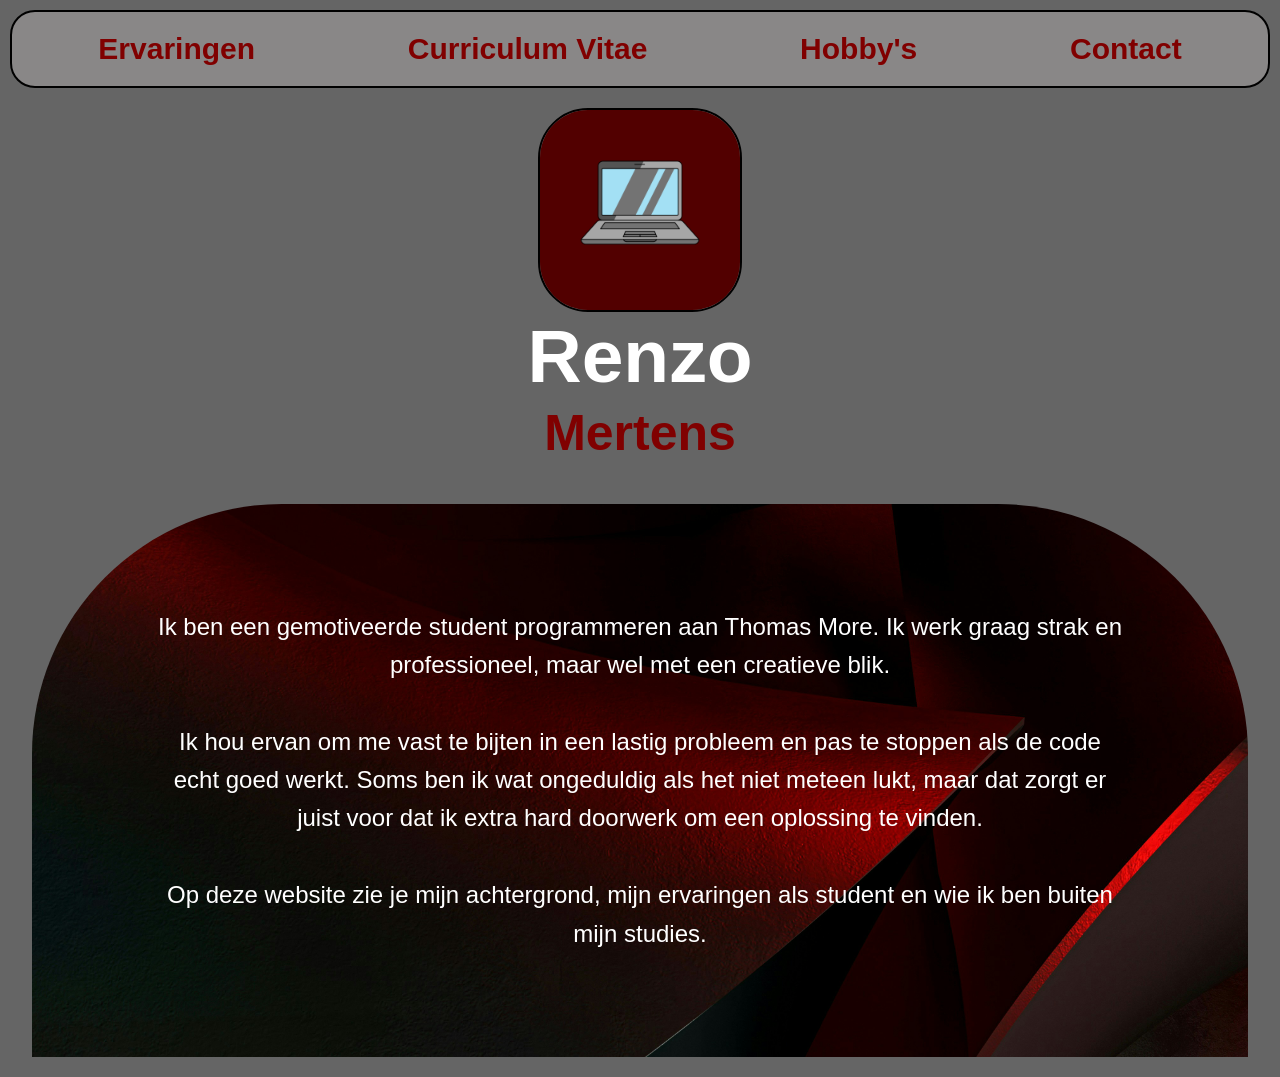
==== index.html @ b72526f7 "Zo goed als afgewerkte website" ====
<!DOCTYPE html>
<html lang="nl">
<head>
    <meta charset="UTF-8">
    <meta name="viewport" content="width=device-width, initial-scale=1.0">
    <title>Index</title>
    <link rel="stylesheet" href="css/website.css">
    <link rel="icon" href="images/Logo.ico">
</head>
<body class="index">
    <header>
        <nav>
            <a href="ervaring.html">Ervaringen</a>
            <a href="cv.html">Curriculum Vitae</a>
            <a href="hobby.html">Hobby's</a>
            <a href="contact.html">Contact</a>
        </nav>
    </header>

    <main>
        <img id="logo" src="images/Logo_index.png" alt="logo">
        <h1>Renzo</h1>
        <h2>Mertens</h2>
        <section class="achtergrond-container">
            <p>Ik ben een gemotiveerde student programmeren aan Thomas More. Ik werk graag strak en professioneel, maar wel met een creatieve blik.
            <br><br>
            Ik hou ervan om me vast te bijten in een lastig probleem en pas te stoppen als de code echt goed werkt. Soms ben ik wat ongeduldig als het niet meteen lukt, maar dat zorgt er juist voor dat ik extra hard doorwerk om een oplossing te vinden.
            <br><br>
            Op deze website zie je mijn achtergrond, mijn ervaringen als student en wie ik ben buiten mijn studies.</p>
        </section>
    </main>
</body>
</html>
---- css/website.css ----
body {
    background-color: rgb(101, 101, 101);
    font-family: 'Segoe UI', Tahoma, Geneva, Verdana, sans-serif;
    margin: 0;
    padding: 0;
}

nav {
    background-color: rgb(137, 135, 135);
    padding: 20px;
    text-align: center;
    border: 2px solid black;
    border-radius: 25px;
    margin: 10px auto;
    display: flex;
    flex-direction: row;
    flex-wrap: wrap;
    justify-content: center;
    gap: 20px;
    max-width: 1250px; 
    width: 95%;
}

nav a {
    color: maroon;
    font-size: 30px;
    text-decoration: none;
    font-weight: bold;
    flex: auto;
}

nav a:hover {
    color: white;
    text-decoration: underline;
}


nav a.active {
    color: white;
    text-decoration: underline;
    font-weight: bold;
}

.index #logo {
    width: 200px;
    display: block;
    margin: 20px auto 0 auto;
    border-radius: 50px;
    border: 2px solid black;
}

.index h1 {
    text-align: center;
    font-size: 75px;
    color: white;
    margin: 1px 0 0 0;
}

.index h2 {
    text-align: center;
    font-size: 50px;
    color: maroon;
    margin-top: 5px;
}

.index .achtergrond-container {
    background-image: url('../images/Achtergrond_index.jpg');
    background-size: cover;
    background-position: center;
    max-width: 1250px;
    width: 95%;
    margin: 20px auto;
    padding: 80px 40px;
    box-sizing: border-box;
    border-top-left-radius: 250px;
    border-top-right-radius: 250px;
    min-height: 475px;
    display: flex;
    align-items: center;
    justify-content: center;
}

.index .achtergrond-container p {
    color: white;
    font-size: 24px;
    text-align: center;
    max-width: 85%;
    line-height: 1.6;
}

.ervaringen-content {
    max-width: 1000px;
    margin: 0 auto;
    padding: 20px;
}

.ervaringen h1 {
    color: maroon;
    text-align: center;
    font-size: 60px;
    background-color: lightgray;
    border: 2px solid black;
    border-radius: 20px;
    padding: 20px;
    margin: 30px 0 50px 0;
}

.ervaring-item {
    display: flex;
    align-items: center;
    gap: 40px;
    margin: 40px 0;
    color: black;
}

.logo-container {
    flex: 0 0 25%;
    text-align: center;
}

#essers, #frituur {
    width: 100%;
    max-width: 200px;
    height: auto;
    display: block;
    margin: 0 auto;
}

#frituur {
    border-radius: 20px;
}

.tekst-container {
    flex: 1;
}

.ervaringen h3 {
    color: maroon;
    font-size: 28px;
    margin-top: 0;
}

.les {
    font-style: italic;
    background-color: lightgray;
    color: black;
    padding: 10px 15px;
    border-left: 5px solid maroon;
    border-radius: 5px;
    font-size: 18px;
    width: fit-content;
    max-width: 90%;
}

hr {
    border: 0;
    border-top: 3px solid maroon;
    margin: 40px auto;
}

.opleiding-beschrijving {
    font-size: 16px;
    margin: 5px 0 15px 10px;
    color: #555;
}

.opleiding{
    color: black;
}

.ervaringen-content ul li {
    color: black; 
    margin-bottom: 10px;
}

.ervaringen-content ul li p {
    color: white;
}
.ervaringen-content p{
    color: black;
}

table {
    width: 100%;
    border-collapse: collapse;
    margin: 20px 0;
    background-color: lightgray;
    border: 2px solid black;
}

table caption {
    font-style: italic;
    margin-bottom: 10px;
    color: white;
    text-align: left;
}

th {
    background-color: maroon;
    color: white;
    padding: 12px;
    text-align: left;
    border: 1px solid black;
}

td {
    padding: 12px;
    border: 1px solid black;
    color: black;
}

tr:nth-child(even) {
    background-color: lightgray;
}

.download-sectie {
    text-align: center;
    margin: 40px 0;
}

.knop-download {
    font-style: italic;
    background-color: white;
    padding: 15px 25px;
    border-left: 5px solid maroon;
    border-radius: 5px;
    font-size: 18px;
    display: inline-block;
    text-decoration: none;
    color: black;
    font-weight: bold;
    border: 1px solid maroon;
    border-left: 5px solid maroon;
}

.knop-download:hover {
    background-color: maroon;
    color: white;
}

#hobby-img-1, #hobby-img-2 {
    width: 100%;
    max-width: 300px;
    height: auto;
    display: block;
    margin: 0 auto;
    border-radius: 15px;
    border: 2px solid black;
}

.ervaringen-content ul {
    margin-top: 10px;
    padding-left: 20px;
}

.ervaringen-content h3 {
    margin-top: 30px;
}

.formulier-container {
    background-color: lightgray;
    padding: 30px;
    border: 2px solid black;
    border-radius: 20px;
    margin: 20px 0;
}

.form-groep {
    margin-bottom: 20px;
}

.form-groep label {
    display: block;
    font-weight: bold;
    margin-bottom: 5px;
    color: maroon;
}

.form-groep input, .form-groep textarea {
    width: 100%;
    padding: 12px;
    border: 1px solid black;
    border-radius: 5px;
    font-family: inherit;
    box-sizing: border-box;
}

.knop-verzenden {
    background-color: white;
    color: black;
    padding: 15px 30px;
    border: 1px solid maroon;
    border-left: 5px solid maroon;
    border-radius: 5px;
    font-weight: bold;
    font-size: 18px;
    cursor: pointer;
}

.knop-verzenden:hover {
    background-color: maroon;
    color: white;
}

iframe{
    display: flex;
    justify-content: center;
    align-items: center;
    width: 100%;
    max-width: 1000px;
    margin: auto;
}
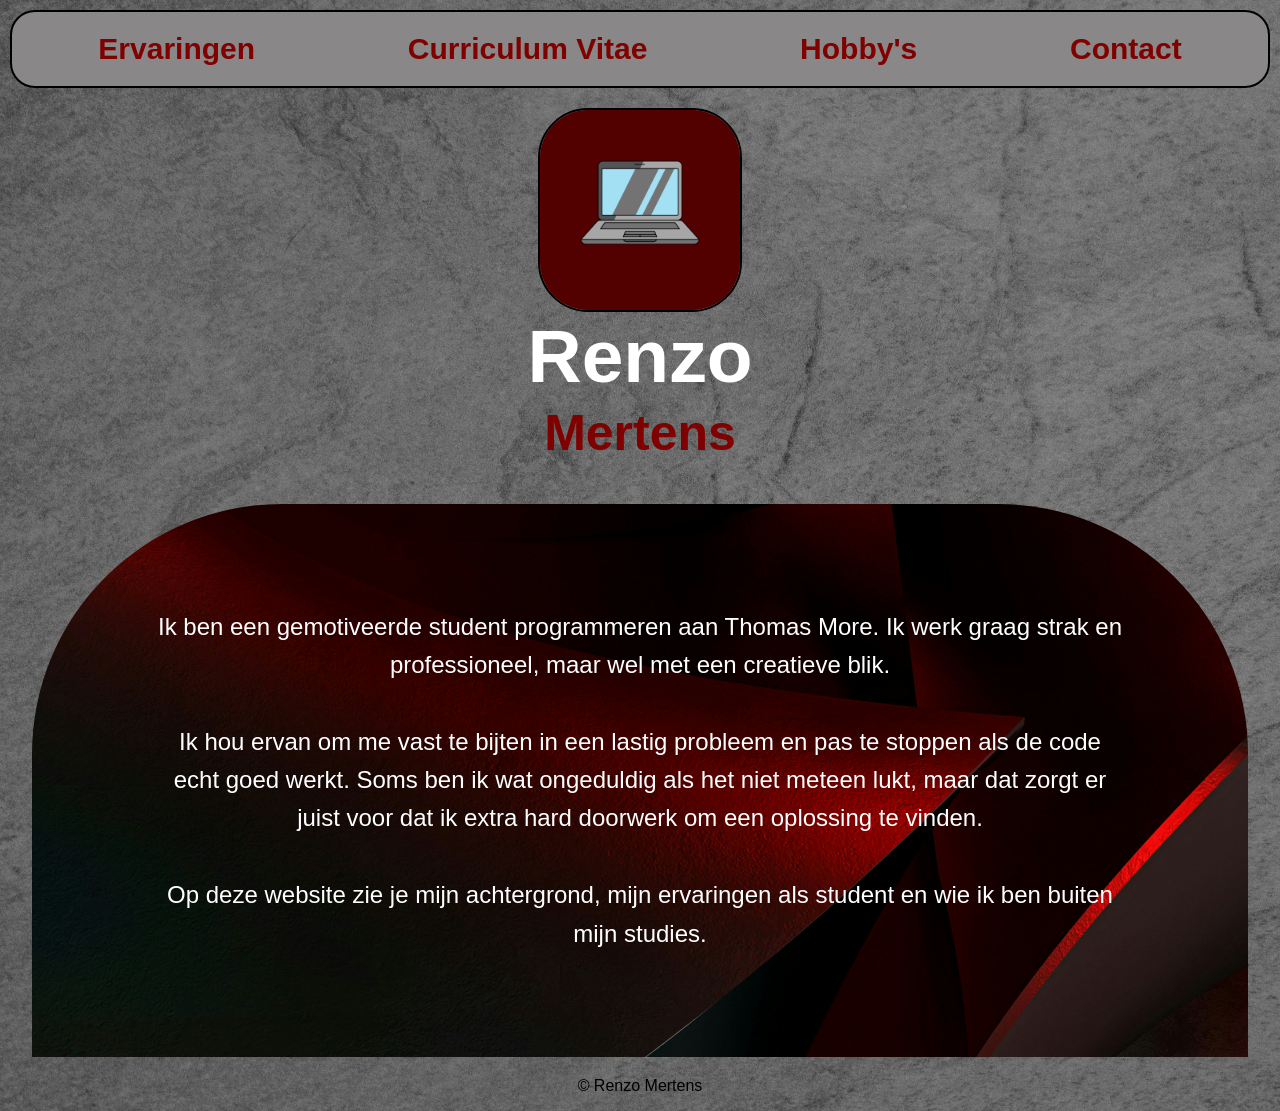
==== commit dace324d: "Portfolio zonder eigen foto" ====
--- a/index.html
+++ b/index.html
@@ -3,7 +3,7 @@
 <head>
     <meta charset="UTF-8">
     <meta name="viewport" content="width=device-width, initial-scale=1.0">
-    <title>Index</title>
+    <title>Home - Renzo Mertens</title>
     <link rel="stylesheet" href="css/website.css">
     <link rel="icon" href="images/Logo.ico">
 </head>
@@ -29,5 +29,8 @@
             Op deze website zie je mijn achtergrond, mijn ervaringen als student en wie ik ben buiten mijn studies.</p>
         </section>
     </main>
+    <footer>
+        <p>&copy; Renzo Mertens</p>
+    </footer>
 </body>
 </html>
--- a/css/website.css
+++ b/css/website.css
@@ -1,8 +1,14 @@
 body {
-    background-color: rgb(101, 101, 101);
     font-family: 'Segoe UI', Tahoma, Geneva, Verdana, sans-serif;
     margin: 0;
     padding: 0;
+    background-image: url(../images/Achtergrond.jpg);
+    background-size: cover;
+}
+
+header{
+    position: sticky;
+    top: 10px;
 }
 
 nav {
@@ -309,4 +315,8 @@
     width: 100%;
     max-width: 1000px;
     margin: auto;
-}+}
+
+footer{
+    text-align: center;
+}
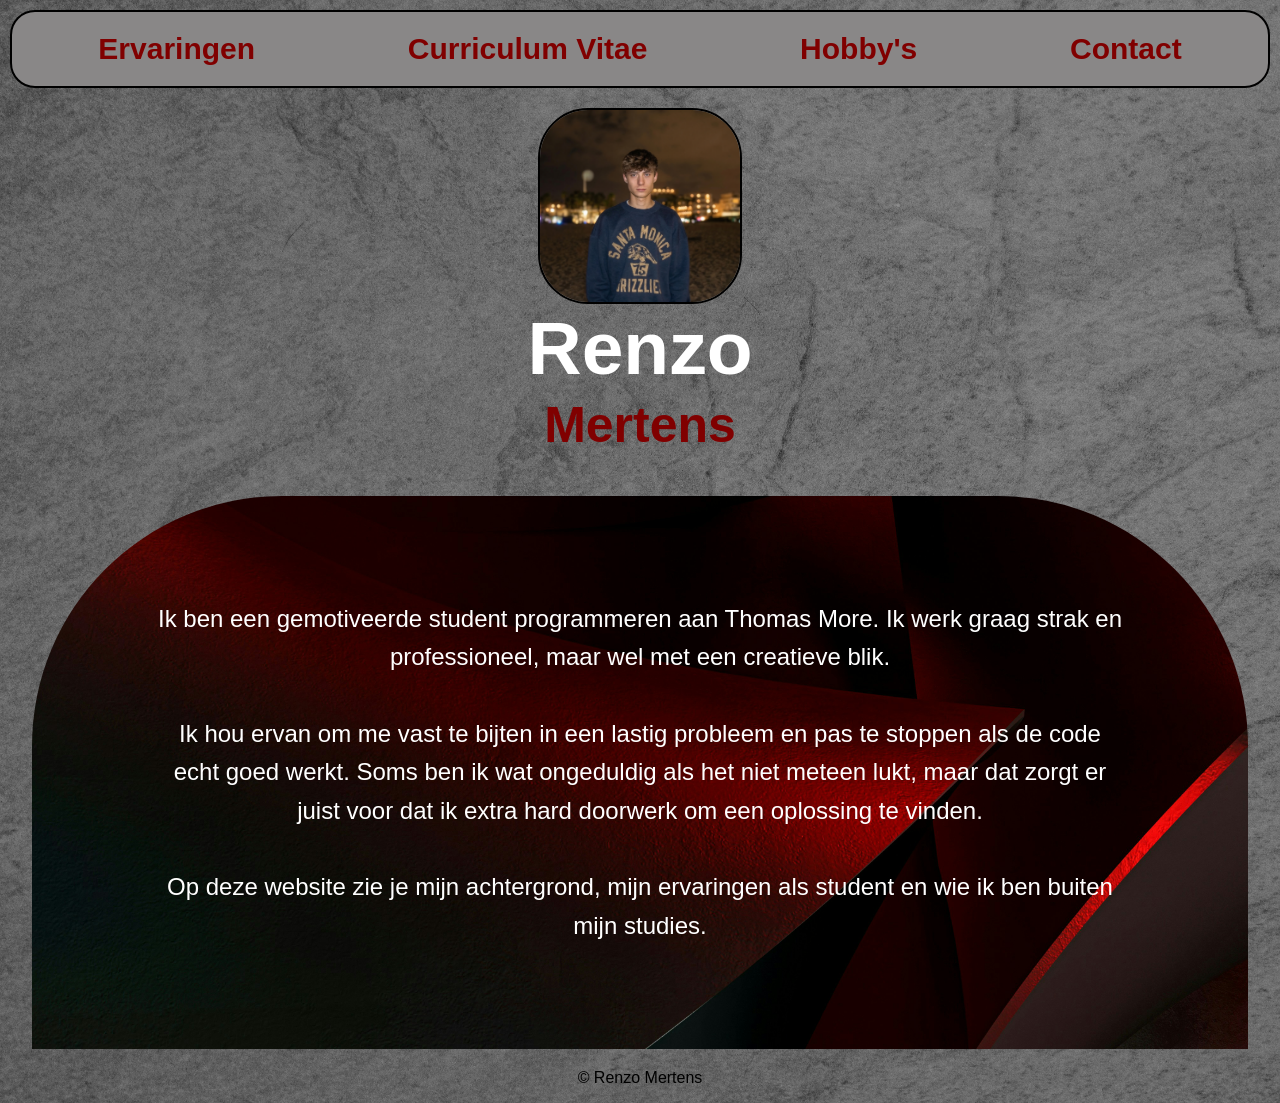
==== commit 0eb99ef9: "Afgewerkte website" ====
--- a/index.html
+++ b/index.html
@@ -18,7 +18,7 @@
     </header>
 
     <main>
-        <img id="logo" src="images/Logo_index.png" alt="logo">
+        <img id="logo" src="images/Eigen_foto.png" alt="logo">
         <h1>Renzo</h1>
         <h2>Mertens</h2>
         <section class="achtergrond-container">
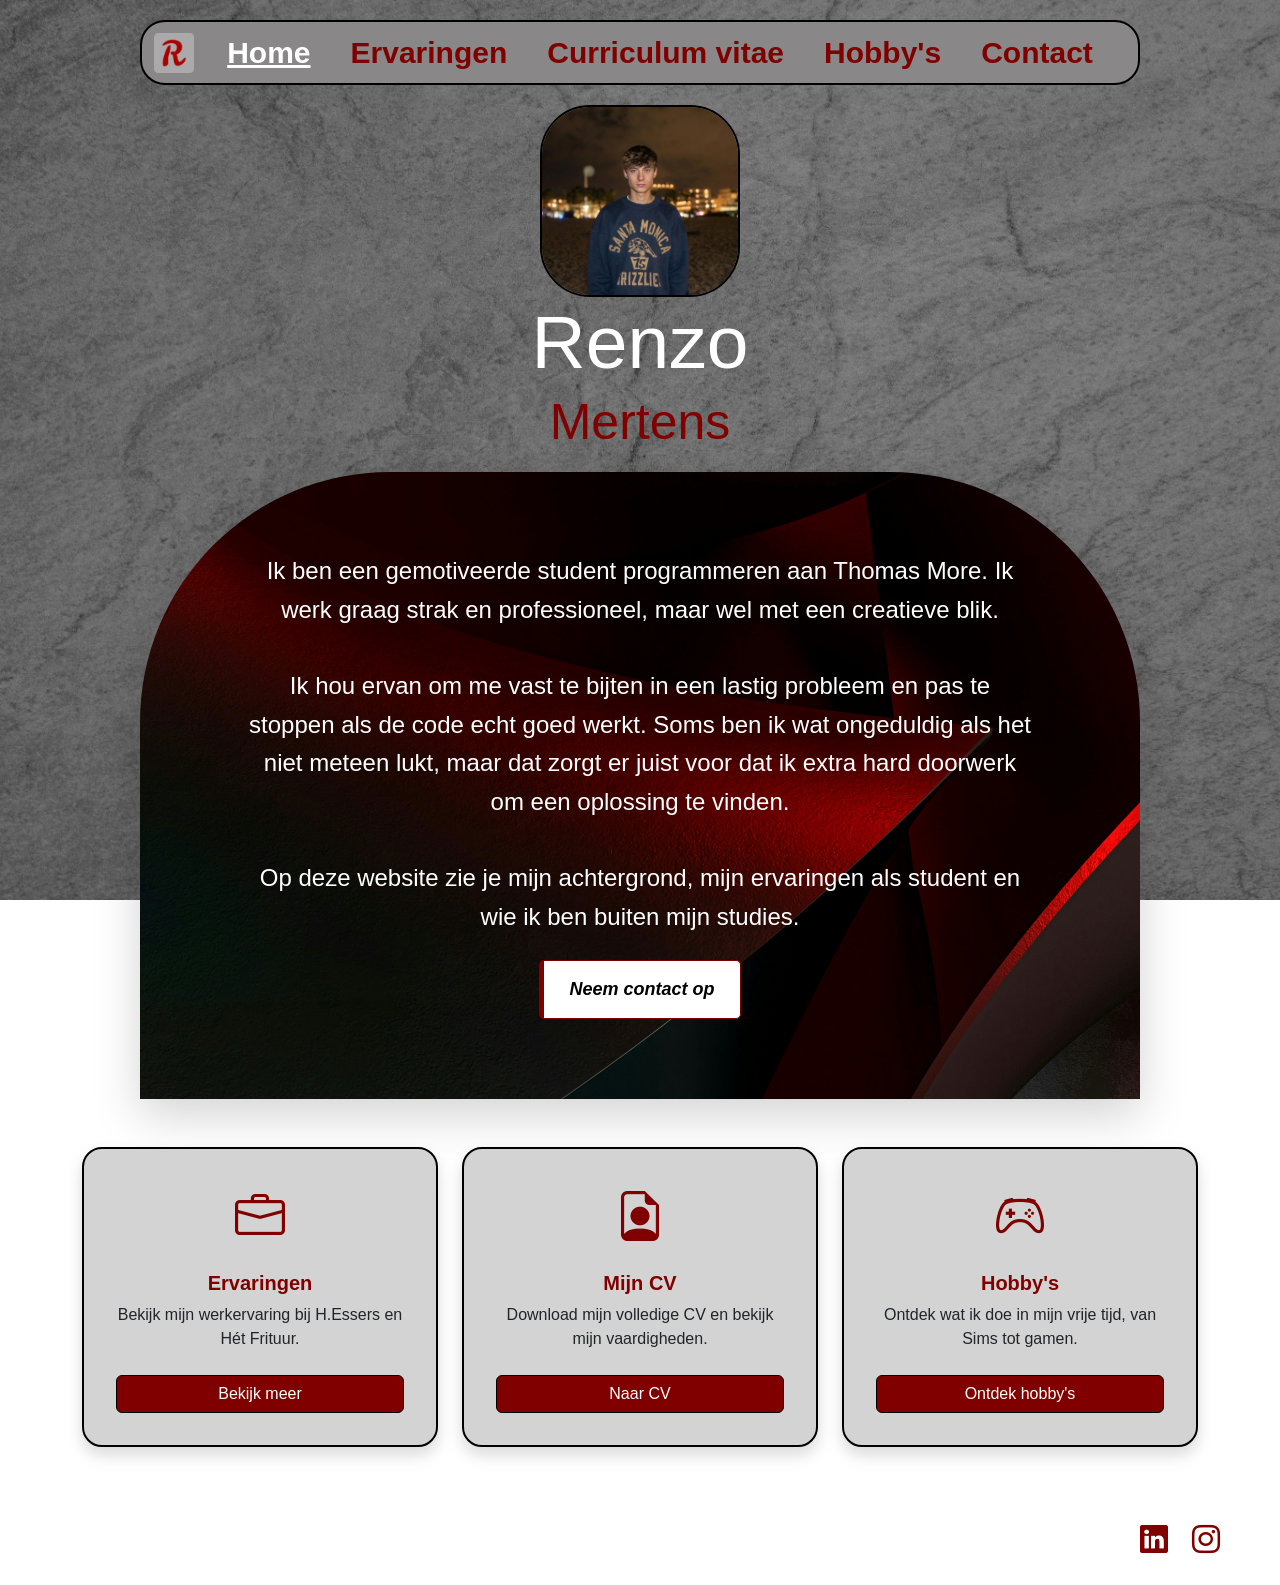
==== commit 73fcf11a: "Website met bootstrap" ====
--- a/index.html
+++ b/index.html
@@ -4,33 +4,87 @@
     <meta charset="UTF-8">
     <meta name="viewport" content="width=device-width, initial-scale=1.0">
     <title>Home - Renzo Mertens</title>
+    <link href="https://cdn.jsdelivr.net/npm/bootstrap@5.3.0/dist/css/bootstrap.min.css" rel="stylesheet">
+    <link rel="stylesheet" href="https://cdn.jsdelivr.net/npm/bootstrap-icons@1.11.0/font/bootstrap-icons.css">
     <link rel="stylesheet" href="css/website.css">
     <link rel="icon" href="images/Logo.ico">
 </head>
 <body class="index">
-    <header>
-        <nav>
-            <a href="ervaring.html">Ervaringen</a>
-            <a href="cv.html">Curriculum Vitae</a>
-            <a href="hobby.html">Hobby's</a>
-            <a href="contact.html">Contact</a>
+    <header class="container d-flex justify-content-center">
+        <nav class="navbar navbar-expand-lg navbar-dark navbar-custom">
+            <div class="container-fluid d-flex align-items-center justify-content-between">
+                <img src="images/Logo.ico" alt="Logo" style="height: 40px; width: auto;">
+                <button class="navbar-toggler" type="button" data-bs-toggle="collapse" data-bs-target="#navbarNav">
+                    <span class="navbar-toggler-icon"></span>
+                </button>
+                <div class="collapse navbar-collapse justify-content-center" id="navbarNav">
+                    <ul class="navbar-nav gap-lg-4">
+                        <li class="nav-item"><a class="nav-link active" href="index.html">Home</a></li>
+                        <li class="nav-item"><a class="nav-link" href="ervaring.html">Ervaringen</a></li>
+                        <li class="nav-item"><a class="nav-link" href="cv.html">Curriculum vitae</a></li>
+                        <li class="nav-item"><a class="nav-link" href="hobby.html">Hobby's</a></li>
+                        <li class="nav-item"><a class="nav-link" href="contact.html">Contact</a></li>
+                    </ul>
+                </div>
+            </div>
         </nav>
     </header>
-
-    <main>
+    <main class="container text-center">
         <img id="logo" src="images/Eigen_foto.png" alt="logo">
         <h1>Renzo</h1>
         <h2>Mertens</h2>
-        <section class="achtergrond-container">
+        <section class="achtergrond-container mx-auto shadow-lg mb-5">
             <p>Ik ben een gemotiveerde student programmeren aan Thomas More. Ik werk graag strak en professioneel, maar wel met een creatieve blik.
             <br><br>
             Ik hou ervan om me vast te bijten in een lastig probleem en pas te stoppen als de code echt goed werkt. Soms ben ik wat ongeduldig als het niet meteen lukt, maar dat zorgt er juist voor dat ik extra hard doorwerk om een oplossing te vinden.
             <br><br>
             Op deze website zie je mijn achtergrond, mijn ervaringen als student en wie ik ben buiten mijn studies.</p>
+            <div class="mt-4">
+                <a href="contact.html" class="knop-verzenden">Neem contact op</a>
+            </div>
         </section>
+        <div class="row g-4 mb-5 text-center">
+            <div class="col-md-4">
+                <div class="card h-100 shadow p-3">
+                    <div class="card-body">
+                        <i class="bi bi-briefcase card-icon"></i>
+                        <h5 class="card-title">Ervaringen</h5>
+                        <p class="card-text">Bekijk mijn werkervaring bij H.Essers en Hét Frituur.</p>
+                        <a href="ervaring.html" class="btn btn-dark w-100 mt-2">Bekijk meer</a>
+                    </div>
+                </div>
+            </div>
+            <div class="col-md-4">
+                <div class="card h-100 shadow p-3">
+                    <div class="card-body">
+                        <i class="bi bi-file-earmark-person card-icon"></i>
+                        <h5 class="card-title">Mijn CV</h5>
+                        <p class="card-text">Download mijn volledige CV en bekijk mijn vaardigheden.</p>
+                        <a href="cv.html" class="btn btn-dark w-100 mt-2">Naar CV</a>
+                    </div>
+                </div>
+            </div>
+            <div class="col-md-4">
+                <div class="card h-100 shadow p-3">
+                    <div class="card-body">
+                        <i class="bi bi-controller card-icon"></i>
+                        <h5 class="card-title">Hobby's</h5>
+                        <p class="card-text">Ontdek wat ik doe in mijn vrije tijd, van Sims tot gamen.</p>
+                        <a href="hobby.html" class="btn btn-dark w-100 mt-2">Ontdek hobby's</a>
+                    </div>
+                </div>
+            </div>
+        </div>
     </main>
-    <footer>
-        <p>&copy; Renzo Mertens</p>
+    <footer class="container-fluid py-4">
+        <div class="row align-items-center px-md-5">
+            <div class="col-md-6 text-center text-md-start"><p>© Renzo Mertens - 2026</p></div>
+            <div class="col-md-6 text-center text-md-end social-icons pt-3 pt-md-0">
+                <a href="https://www.linkedin.com/in/renzo-mertens-80778619a/" target="_blank"><i class="bi bi-linkedin"></i></a>
+                <a href="https://www.instagram.com/renzomertens/" target="_blank"><i class="bi bi-instagram"></i></a>
+            </div>
+        </div>
     </footer>
+    <script src="https://cdn.jsdelivr.net/npm/bootstrap@5.3.0/dist/js/bootstrap.bundle.min.js"></script>
 </body>
 </html>
--- a/css/website.css
+++ b/css/website.css
@@ -4,11 +4,13 @@
     padding: 0;
     background-image: url(../images/Achtergrond.jpg);
     background-size: cover;
+    background-attachment: fixed;
 }
 
-header{
+header {
     position: sticky;
     top: 10px;
+    z-index: 1000;
 }
 
 nav {
@@ -23,28 +25,26 @@
     flex-wrap: wrap;
     justify-content: center;
     gap: 20px;
-    max-width: 1250px; 
+    max-width: 1000px; 
     width: 95%;
 }
 
-nav a {
-    color: maroon;
+.navbar-custom .nav-link {
+    color: maroon !important;
     font-size: 30px;
     text-decoration: none;
     font-weight: bold;
-    flex: auto;
+    padding: 0;
 }
 
-nav a:hover {
-    color: white;
+.navbar-custom .nav-link:hover, .navbar-custom .nav-link.active {
+    color: white !important;
     text-decoration: underline;
 }
 
-
-nav a.active {
-    color: white;
-    text-decoration: underline;
-    font-weight: bold;
+@media (max-width: 991px) {
+    .navbar-custom .nav-link { font-size: 22px; }
+    .navbar-collapse { text-align: center; padding-top: 15px; }
 }
 
 .index #logo {
@@ -55,268 +55,108 @@
     border: 2px solid black;
 }
 
-.index h1 {
-    text-align: center;
-    font-size: 75px;
-    color: white;
-    margin: 1px 0 0 0;
-}
-
-.index h2 {
-    text-align: center;
-    font-size: 50px;
-    color: maroon;
-    margin-top: 5px;
-}
+.index h1 { text-align: center; font-size: 75px; color: white; margin: 0; }
+.index h2 { text-align: center; font-size: 50px; color: maroon; margin-top: 5px; }
 
 .index .achtergrond-container {
     background-image: url('../images/Achtergrond_index.jpg');
     background-size: cover;
     background-position: center;
-    max-width: 1250px;
+    max-width: 1000px;
     width: 95%;
     margin: 20px auto;
     padding: 80px 40px;
-    box-sizing: border-box;
     border-top-left-radius: 250px;
     border-top-right-radius: 250px;
-    min-height: 475px;
+    min-height: 400px;
     display: flex;
+    flex-direction: column;
     align-items: center;
     justify-content: center;
 }
 
 .index .achtergrond-container p {
-    color: white;
-    font-size: 24px;
-    text-align: center;
-    max-width: 85%;
-    line-height: 1.6;
+    color: white; font-size: 24px; text-align: center;
+    max-width: 85%; line-height: 1.6; margin: 0;
 }
 
-.ervaringen-content {
-    max-width: 1000px;
-    margin: 0 auto;
-    padding: 20px;
-}
+.card { background-color: lightgray; border: 2px solid black; border-radius: 20px; transition: transform 0.2s; }
+.card:hover { transform: scale(1.05); }
+.card-icon { font-size: 50px; color: maroon; margin-bottom: 15px; display: block; }
+.card-title { color: maroon !important; font-weight: bold; }
+.btn-dark { background-color: maroon !important; border: 1px solid black !important; }
 
-.ervaringen h1 {
-    color: maroon;
-    text-align: center;
-    font-size: 60px;
-    background-color: lightgray;
-    border: 2px solid black;
-    border-radius: 20px;
-    padding: 20px;
-    margin: 30px 0 50px 0;
-}
-
-.ervaring-item {
-    display: flex;
-    align-items: center;
-    gap: 40px;
-    margin: 40px 0;
-    color: black;
-}
-
-.logo-container {
-    flex: 0 0 25%;
-    text-align: center;
-}
-
-#essers, #frituur {
-    width: 100%;
-    max-width: 200px;
-    height: auto;
-    display: block;
-    margin: 0 auto;
-}
-
-#frituur {
-    border-radius: 20px;
-}
-
-.tekst-container {
-    flex: 1;
-}
-
-.ervaringen h3 {
-    color: maroon;
-    font-size: 28px;
-    margin-top: 0;
+.ervaringen-content { max-width: 1000px; margin: 0 auto; padding: 20px; }
+.ervaringen-header {
+    color: maroon; text-align: center; font-size: 60px;
+    background-color: lightgray; border: 2px solid black; border-radius: 20px;
+    padding: 20px; margin: 30px 0 50px 0;
 }
 
 .les {
-    font-style: italic;
-    background-color: lightgray;
-    color: black;
-    padding: 10px 15px;
-    border-left: 5px solid maroon;
-    border-radius: 5px;
-    font-size: 18px;
-    width: fit-content;
-    max-width: 90%;
+    font-style: italic; background-color: lightgray; color: black;
+    padding: 10px 15px; border-left: 5px solid maroon; border-radius: 5px;
+    font-size: 18px; width: fit-content; max-width: 90%;
 }
 
-hr {
-    border: 0;
-    border-top: 3px solid maroon;
-    margin: 40px auto;
+.knop-download, .knop-verzenden {
+    font-style: italic; background-color: white; padding: 15px 25px;
+    border: 1px solid maroon; border-left: 5px solid maroon; border-radius: 5px;
+    font-size: 18px; display: inline-block; text-decoration: none;
+    color: black; font-weight: bold; cursor: pointer;
 }
 
-.opleiding-beschrijving {
-    font-size: 16px;
-    margin: 5px 0 15px 10px;
-    color: #555;
+.knop-download:hover, .knop-verzenden:hover { background-color: maroon; color: white; }
+
+.cv-tabel { background-color: lightgray; border: 2px solid black; }
+.carousel-inner img { height: 500px; object-fit: cover; border-radius: 15px; border: 2px solid black; }
+.carousel-caption { background: rgba(0, 0, 0, 0.7); border-radius: 10px; padding: 15px; }
+.hobby-img { width: 100%; max-width: 300px; height: auto; border-radius: 15px; border: 2px solid black; }
+.divider-maroon { border-top: 3px solid maroon; opacity: 1; margin: 40px auto; }
+footer p { color: white; margin: 0; }
+.social-icons a { color: maroon; font-size: 28px; margin-left: 20px; text-decoration: none; }
+.social-icons a:hover { color: white; }
+.formulier-sectie { background-color: lightgray; border: 2px solid black; }
+
+.slick-prev, .slick-next {
+    z-index: 10;
+    width: 50px;
+    height: 100%;
+    top: 0;
+    margin-top: 0;
+    transform: none;
+    display: flex !important;
+    align-items: center;
+    justify-content: center;
 }
+.slick-prev { left: 0 !important; }
+.slick-next { right: 0 !important; }
+.slick-prev:before, .slick-next:before {
+    font-family: 'bootstrap-icons' !important;
+    font-size: 2.5rem;
+    color: white !important;
+    opacity: 0.5;
+}
+.slick-prev:before { content: "\f284" !important; }
+.slick-next:before { content: "\f285" !important; }
+.slick-prev:hover:before, .slick-next:hover:before { opacity: 1; }
 
-.opleiding{
-    color: black;
-}
+@media (max-width: 767px) {
+    #hobbySlider .carousel-caption {
+        position: relative;
+        left: 0;
+        right: 0;
+        bottom: 0;
+        background: rgba(128, 0, 0, 0.9);
+        color: white;
+        padding: 15px;
+        margin-top: 5px;
+        border-radius: 0 0 15px 15px;
+    }
 
-.ervaringen-content ul li {
-    color: black; 
-    margin-bottom: 10px;
-}
-
-.ervaringen-content ul li p {
-    color: white;
-}
-.ervaringen-content p{
-    color: black;
-}
-
-table {
-    width: 100%;
-    border-collapse: collapse;
-    margin: 20px 0;
-    background-color: lightgray;
-    border: 2px solid black;
-}
-
-table caption {
-    font-style: italic;
-    margin-bottom: 10px;
-    color: white;
-    text-align: left;
-}
-
-th {
-    background-color: maroon;
-    color: white;
-    padding: 12px;
-    text-align: left;
-    border: 1px solid black;
-}
-
-td {
-    padding: 12px;
-    border: 1px solid black;
-    color: black;
-}
-
-tr:nth-child(even) {
-    background-color: lightgray;
-}
-
-.download-sectie {
-    text-align: center;
-    margin: 40px 0;
-}
-
-.knop-download {
-    font-style: italic;
-    background-color: white;
-    padding: 15px 25px;
-    border-left: 5px solid maroon;
-    border-radius: 5px;
-    font-size: 18px;
-    display: inline-block;
-    text-decoration: none;
-    color: black;
-    font-weight: bold;
-    border: 1px solid maroon;
-    border-left: 5px solid maroon;
-}
-
-.knop-download:hover {
-    background-color: maroon;
-    color: white;
-}
-
-#hobby-img-1, #hobby-img-2 {
-    width: 100%;
-    max-width: 300px;
-    height: auto;
-    display: block;
-    margin: 0 auto;
-    border-radius: 15px;
-    border: 2px solid black;
-}
-
-.ervaringen-content ul {
-    margin-top: 10px;
-    padding-left: 20px;
-}
-
-.ervaringen-content h3 {
-    margin-top: 30px;
-}
-
-.formulier-container {
-    background-color: lightgray;
-    padding: 30px;
-    border: 2px solid black;
-    border-radius: 20px;
-    margin: 20px 0;
-}
-
-.form-groep {
-    margin-bottom: 20px;
-}
-
-.form-groep label {
-    display: block;
-    font-weight: bold;
-    margin-bottom: 5px;
-    color: maroon;
-}
-
-.form-groep input, .form-groep textarea {
-    width: 100%;
-    padding: 12px;
-    border: 1px solid black;
-    border-radius: 5px;
-    font-family: inherit;
-    box-sizing: border-box;
-}
-
-.knop-verzenden {
-    background-color: white;
-    color: black;
-    padding: 15px 30px;
-    border: 1px solid maroon;
-    border-left: 5px solid maroon;
-    border-radius: 5px;
-    font-weight: bold;
-    font-size: 18px;
-    cursor: pointer;
-}
-
-.knop-verzenden:hover {
-    background-color: maroon;
-    color: white;
-}
-
-iframe{
-    display: flex;
-    justify-content: center;
-    align-items: center;
-    width: 100%;
-    max-width: 1000px;
-    margin: auto;
-}
-
-footer{
-    text-align: center;
-}
+    #hobbySlider .carousel-inner img {
+        height: auto;
+        border-bottom-left-radius: 0;
+        border-bottom-right-radius: 0;
+    }
+}
